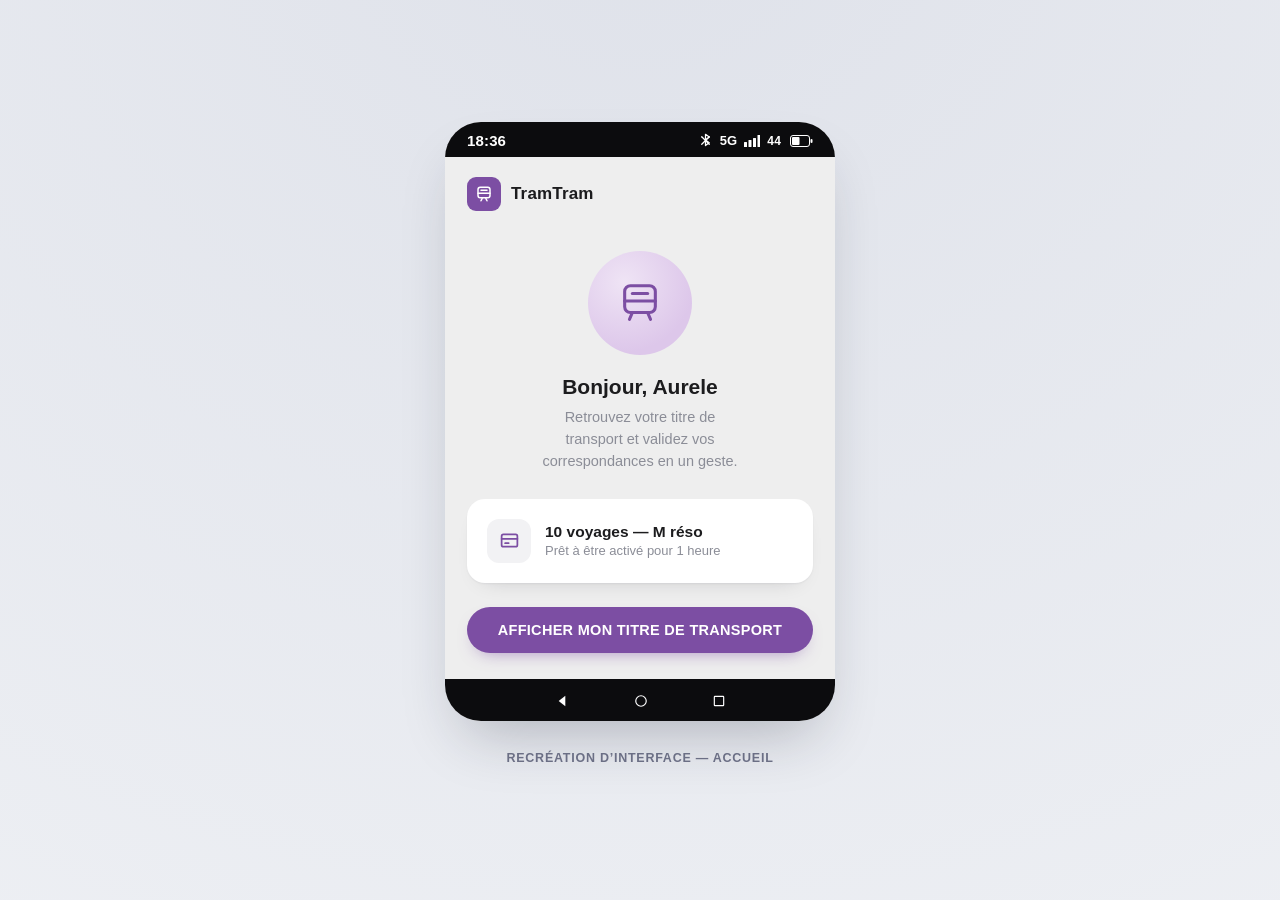
==== index.html @ 6a15a792 "Start" ====
<!doctype html>
<html lang="fr">
<head>
  <meta charset="UTF-8">
  <meta name="viewport" content="width=device-width, initial-scale=1.0">
  <title>TramTram</title>
  <link rel="stylesheet" href="style.css">
</head>
<body>

  <div class="stage">
    <div class="phone">

      <div class="statusbar">
        <span>18:36</span>
        <div class="icons">
          <svg width="15" height="15" viewBox="0 0 24 24" fill="none" stroke="currentColor" stroke-width="2" stroke-linecap="round" stroke-linejoin="round" aria-hidden="true"><path d="M12 2l6 4.5-6 4.5V2z"/><path d="M12 11l6 4.5-6 4.5V11z"/><path d="M6 6l12 12"/><path d="M18 6L6 18"/></svg>
          <span style="font-size:13px;font-weight:600;">5G</span>
          <svg width="16" height="12" viewBox="0 0 16 12" aria-hidden="true"><rect x="0" y="7" width="3" height="5" rx=".5" fill="#fff"/><rect x="4.5" y="5" width="3" height="7" rx=".5" fill="#fff"/><rect x="9" y="3" width="3" height="9" rx=".5" fill="#fff"/><rect x="13.5" y="0" width="3" height="12" rx=".5" fill="#fff"/></svg>
          <span class="battery-pct">44</span>
          <svg width="23" height="12" viewBox="0 0 23 12" aria-hidden="true"><rect x="0.5" y="0.5" width="19" height="11" rx="2.5" stroke="#fff" fill="none"/><rect x="2" y="2" width="7.5" height="8" rx="1" fill="#fff"/><rect x="20.5" y="4" width="2" height="4" rx="1" fill="#fff"/></svg>
        </div>
      </div>

      <div class="home-header">
        <div class="home-mark" aria-hidden="true">
          <svg width="18" height="18" viewBox="0 0 24 24" fill="none" stroke="currentColor" stroke-width="2" stroke-linecap="round" stroke-linejoin="round"><rect x="4" y="3" width="16" height="14" rx="3"/><path d="M4 11h16"/><path d="M8 7h8"/><path d="M8 21l1.5-3"/><path d="M16 21l-1.5-3"/></svg>
        </div>
        <span class="home-brand">TramTram</span>
      </div>

      <div class="home-body">
        <div class="home-hero">
          <div class="home-icon" aria-hidden="true">
            <svg width="46" height="46" viewBox="0 0 24 24" fill="none" stroke="currentColor" stroke-width="1.6" stroke-linecap="round" stroke-linejoin="round"><rect x="4" y="3" width="16" height="14" rx="3"/><path d="M4 11h16"/><path d="M8 7h8"/><path d="M8 17l-1.5 3.5"/><path d="M16 17l1.5 3.5"/></svg>
          </div>
          <p class="home-greeting">Bonjour, Aurele</p>
          <p class="home-sub">Retrouvez votre titre de transport et validez vos correspondances en un geste.</p>
        </div>

        <div class="home-card">
          <div class="home-card-icon" aria-hidden="true">
            <svg width="21" height="21" viewBox="0 0 24 24" fill="none" stroke="currentColor" stroke-width="2" stroke-linecap="round" stroke-linejoin="round"><rect x="3" y="5" width="18" height="14" rx="2"/><path d="M3 10h18"/><path d="M7 15h4"/></svg>
          </div>
          <div>
            <p class="home-card-title">10 voyages &mdash; M réso</p>
            <p class="home-card-sub">Prêt à être activé pour 1 heure</p>
          </div>
        </div>

        <div class="home-actions">
          <a class="btn btn-purple" href="pass.html">AFFICHER MON TITRE DE TRANSPORT</a>
        </div>
      </div>

      <div class="navbar">
        <svg width="16" height="16" viewBox="0 0 24 24" fill="#fff" aria-hidden="true"><path d="M17 4L7 12l10 8V4z"/></svg>
        <svg width="14" height="14" viewBox="0 0 24 24" fill="none" stroke="#fff" stroke-width="2" aria-hidden="true"><circle cx="12" cy="12" r="9"/></svg>
        <svg width="14" height="14" viewBox="0 0 24 24" fill="none" stroke="#fff" stroke-width="2" aria-hidden="true"><rect x="4" y="4" width="16" height="16" rx="1"/></svg>
      </div>
    </div>

    <p class="stage-caption">Recréation d&rsquo;interface &mdash; accueil</p>
  </div>

</body>
</html>
---- style.css ----
:root{
  --page-bg-1:#eef0f4;
  --page-bg-2:#dfe2ea;
  --page-ink:#33364a;
  --page-sub:#6b6f85;
  --phone-shadow: rgba(30,32,50,.28);
}
@media (prefers-color-scheme: dark){
  :root:not([data-theme="light"]){
    --page-bg-1:#14151c;
    --page-bg-2:#0b0c11;
    --page-ink:#e7e8f0;
    --page-sub:#9497ab;
    --phone-shadow: rgba(0,0,0,.6);
  }
}
:root[data-theme="dark"]{
  --page-bg-1:#14151c;
  --page-bg-2:#0b0c11;
  --page-ink:#e7e8f0;
  --page-sub:#9497ab;
  --phone-shadow: rgba(0,0,0,.6);
}

*{box-sizing:border-box;}
body{
  margin:0;
  min-height:100dvh;
  display:flex;
  align-items:center;
  justify-content:center;
  padding:40px 16px;
  background:
    radial-gradient(120% 140% at 50% -10%, var(--page-bg-2), var(--page-bg-1));
  font-family: "Segoe UI", Roboto, "Helvetica Neue", Arial, sans-serif;
}

.stage{
  display:flex;
  flex-direction:column;
  align-items:center;
  gap:18px;
}
.stage-caption{
  color:var(--page-sub);
  font-size:12.5px;
  letter-spacing:.06em;
  text-transform:uppercase;
  font-weight:600;
}

/* ---------- Phone shell (fixed light UI, like a real screenshot) ---------- */
.phone{
  width:min(390px, 92vw);
  border-radius:36px;
  overflow:hidden;
  background:#eeeeee;
  box-shadow: 0 30px 60px -20px var(--phone-shadow), 0 2px 0 rgba(255,255,255,.04) inset;
  display:flex;
  flex-direction:column;
}

/* Status bar */
.statusbar{
  background:#0c0c0e;
  color:#fff;
  display:flex;
  align-items:center;
  justify-content:space-between;
  padding:10px 22px 8px;
  font-size:15px;
  font-weight:600;
  letter-spacing:.01em;
}
.statusbar .icons{
  display:flex;
  align-items:center;
  gap:7px;
}
.statusbar svg{ display:block; }
.battery-pct{ font-size:12px; font-weight:700; margin-right:2px; }

/* App header */
.app-header{
  background:#eeeeee;
  padding:14px 18px;
  border-bottom:1px solid #e0e0e0;
}
.back-btn{
  width:34px; height:34px;
  display:flex; align-items:center; justify-content:center;
  background:none; border:none; padding:0; cursor:pointer;
  color:#1c1c1e;
  text-decoration:none;
  border-radius:50%;
}
.back-btn:hover{ background:rgba(0,0,0,.06); }
.back-btn:focus-visible{ outline:2px solid #7c4ea3; outline-offset:2px; }

/* Body */
.app-body{
  background:#eeeeee;
  padding:8px 22px 22px;
  display:flex;
  flex-direction:column;
  flex:1;
}

.avatar-wrap{
  display:flex;
  flex-direction:column;
  align-items:center;
  padding-top:6px;
}
.avatar-ring{
  position:relative;
  width:150px;
  height:150px;
}
.avatar-circle{
  width:100%;
  height:100%;
  border-radius:50%;
  overflow:hidden;
  background: radial-gradient(circle at 35% 30%, #dcdde2, #c7c8d1 70%);
  box-shadow: inset 0 0 0 1px rgba(0,0,0,.05);
}
.avatar-glyph{
  width:100%;
  height:100%;
  fill:#f4f4f6;
}
.avatar-orbit{
  position:absolute;
  inset:0;
  animation: avatar-orbit-spin 2s linear infinite;
}
.avatar-orbit.dragging{
  position:fixed;
  inset:auto;
  pointer-events:none;
  z-index:60;
}
@keyframes avatar-orbit-spin{
  from{ transform:rotate(0deg); }
  to{ transform:rotate(360deg); }
}
.avatar-dot{
  position:absolute;
  left:50%;
  width:13px; height:13px;
  border-radius:50%;
  transform:translateX(-50%);
}
.avatar-dot.top{ top:-6px; }
.avatar-dot.bottom{ bottom:-6px; }
.avatar-dot.dot-green{ background:#3fb950; }
.avatar-dot.dot-blue{ background:#2f80ed; }

.traveler-name{
  margin:14px 0 0;
  font-size:22px;
  font-weight:500;
  color:#1c1c1e;
}

.validity-track{
  width:100%;
  height:3px;
  background:#dcdde2;
  border-radius:2px;
  margin:16px 0 10px;
  overflow:hidden;
}
.validity-fill{
  height:100%;
  width:6%;
  background:#4caf50;
  border-radius:2px;
  transition:width .6s ease;
}
.validity-text{
  color:#4caf50;
  font-size:15px;
  font-weight:500;
  margin:0 0 18px;
}

/* Card */
.card{
  background:#ffffff;
  border-radius:18px;
  padding:20px 20px 18px;
  box-shadow: 0 1px 2px rgba(20,20,30,.05), 0 10px 24px -18px rgba(20,20,30,.3);
}
.card-top{
  display:flex;
  align-items:flex-start;
  justify-content:space-between;
}
.card-title{
  font-size:19px;
  font-weight:600;
  color:#1c1c1e;
}
.card-subtitle{
  font-size:14px;
  color:#8b8d97;
  margin-top:2px;
}
.bookmark-btn{
  width:38px; height:38px;
  border-radius:50%;
  border:none;
  background:#f2f2f4;
  color:#1c1c1e;
  display:flex; align-items:center; justify-content:center;
  cursor:pointer;
}
.bookmark-btn:hover{ background:#e8e8ec; }
.bookmark-btn[aria-pressed="true"]{ background:#efe4f5; color:#7c4ea3; }
.bookmark-btn:focus-visible{ outline:2px solid #7c4ea3; outline-offset:2px; }

.divider{
  height:1px;
  background:#ececef;
  margin:14px 0 16px;
}

.field-label{
  font-size:14px;
  color:#8b8d97;
  margin:0 0 4px;
}
.field-value{
  font-size:16px;
  color:#1c1c1e;
  font-variant-numeric: tabular-nums;
  display:flex;
  align-items:center;
  gap:10px;
  margin:0 0 16px;
}
.field-value .arrow{ color:#8b8d97; }
.field-value .sep{ color:#b9bac2; font-weight:400; }

.btn{
  appearance:none;
  border:none;
  cursor:pointer;
  font-family:inherit;
  font-size:14.5px;
  font-weight:700;
  letter-spacing:.02em;
  border-radius:999px;
  padding:15px 18px;
  width:100%;
  display:flex;
  align-items:center;
  justify-content:center;
  gap:10px;
  transition: transform .12s ease, background .15s ease, box-shadow .15s ease;
}
.btn:active{ transform:scale(.98); }
.btn:focus-visible{ outline:2px solid #1c1c1e; outline-offset:3px; }

.btn-purple{
  background:#7c4ea3;
  color:#fff;
  box-shadow: 0 8px 18px -10px rgba(124,78,163,.7);
}
.btn-purple:hover{ background:#734692; }

.btn-ghost{
  background:#ffffff;
  color:#7c4ea3;
  box-shadow: inset 0 0 0 1.5px #e3d7ec;
}
.btn-ghost:hover{ background:#faf6fc; }

.actions{
  display:flex;
  flex-direction:column;
  gap:12px;
  margin-top:16px;
}

.parking-icon{
  width:24px; height:24px;
  border-radius:6px;
  background:#3457a6;
  color:#fff;
  font-size:9.5px;
  font-weight:800;
  display:flex; align-items:center; justify-content:center;
  letter-spacing:0;
  flex:none;
}

/* ---------- Home screen ---------- */
.home-header{
  background:#eeeeee;
  padding:20px 22px 4px;
  display:flex;
  align-items:center;
  gap:10px;
}
.home-mark{
  width:34px; height:34px;
  border-radius:9px;
  background:#7c4ea3;
  color:#fff;
  display:flex; align-items:center; justify-content:center;
  flex:none;
}
.home-brand{
  font-size:17px;
  font-weight:700;
  color:#1c1c1e;
  letter-spacing:.01em;
}

.home-body{
  background:#eeeeee;
  padding:18px 22px 26px;
  display:flex;
  flex-direction:column;
  flex:1;
}

.home-hero{
  display:flex;
  flex-direction:column;
  align-items:center;
  text-align:center;
  padding:18px 6px 26px;
}
.home-icon{
  width:104px; height:104px;
  border-radius:50%;
  background:radial-gradient(circle at 35% 30%, #efe4f5, #ddc7ea 70%);
  display:flex; align-items:center; justify-content:center;
  color:#7c4ea3;
  margin-bottom:20px;
}
.home-greeting{
  font-size:21px;
  font-weight:600;
  color:#1c1c1e;
  margin:0 0 8px;
}
.home-sub{
  font-size:14.5px;
  color:#8b8d97;
  margin:0;
  max-width:26ch;
  line-height:1.5;
}

.home-card{
  background:#ffffff;
  border-radius:18px;
  padding:20px;
  box-shadow: 0 1px 2px rgba(20,20,30,.05), 0 10px 24px -18px rgba(20,20,30,.3);
  display:flex;
  align-items:center;
  gap:14px;
  margin-bottom:16px;
}
.home-card-icon{
  width:44px; height:44px;
  border-radius:12px;
  background:#f2f2f4;
  color:#7c4ea3;
  display:flex; align-items:center; justify-content:center;
  flex:none;
}
.home-card-title{
  font-size:15.5px;
  font-weight:600;
  color:#1c1c1e;
  margin:0 0 2px;
}
.home-card-sub{
  font-size:13px;
  color:#8b8d97;
  margin:0;
}

.home-actions{
  margin-top:auto;
  padding-top:8px;
}
.home-actions a.btn{
  text-decoration:none;
}

/* Bottom nav (Android) */
.navbar{
  background:#0c0c0e;
  display:flex;
  align-items:center;
  justify-content:center;
  gap:64px;
  padding:14px 0 12px;
}
.navbar svg{ display:block; }

/* QR overlay */
.qr-overlay{
  position:fixed;
  inset:0;
  background:rgba(10,10,14,.55);
  display:flex;
  align-items:center;
  justify-content:center;
  padding:24px;
  opacity:0;
  pointer-events:none;
  transition:opacity .18s ease;
  z-index:20;
}
.qr-overlay.open{ opacity:1; pointer-events:auto; }
.qr-card{
  background:#fff;
  border-radius:20px;
  padding:28px 26px 24px;
  width:min(300px, 100%);
  text-align:center;
  transform: translateY(8px);
  transition: transform .18s ease;
}
.qr-overlay.open .qr-card{ transform:translateY(0); }
.qr-card h2{
  font-size:16px;
  margin:0 0 4px;
  color:#1c1c1e;
  font-weight:600;
}
.qr-card p{
  font-size:13px;
  color:#8b8d97;
  margin:0 0 18px;
}
.qr-grid{
  width:180px; height:180px;
  margin:0 auto 18px;
  background:#1c1c1e;
  border-radius:10px;
  display:grid;
  grid-template-columns:repeat(9,1fr);
  grid-template-rows:repeat(9,1fr);
  padding:12px;
  gap:2px;
}
.qr-grid i{ background:#fff; border-radius:1px; }
.qr-grid i:nth-child(odd){ background:#1c1c1e; }
.qr-close{
  border:none;
  background:#f2f2f4;
  color:#1c1c1e;
  font-weight:700;
  font-size:13.5px;
  padding:11px 18px;
  border-radius:999px;
  cursor:pointer;
  width:100%;
}
.qr-close:hover{ background:#e8e8ec; }

@media (prefers-reduced-motion: reduce){
  *{ transition-duration:.001ms !important; animation-duration:.001ms !important; }
  .avatar-orbit{ animation-duration:3s !important; }
}
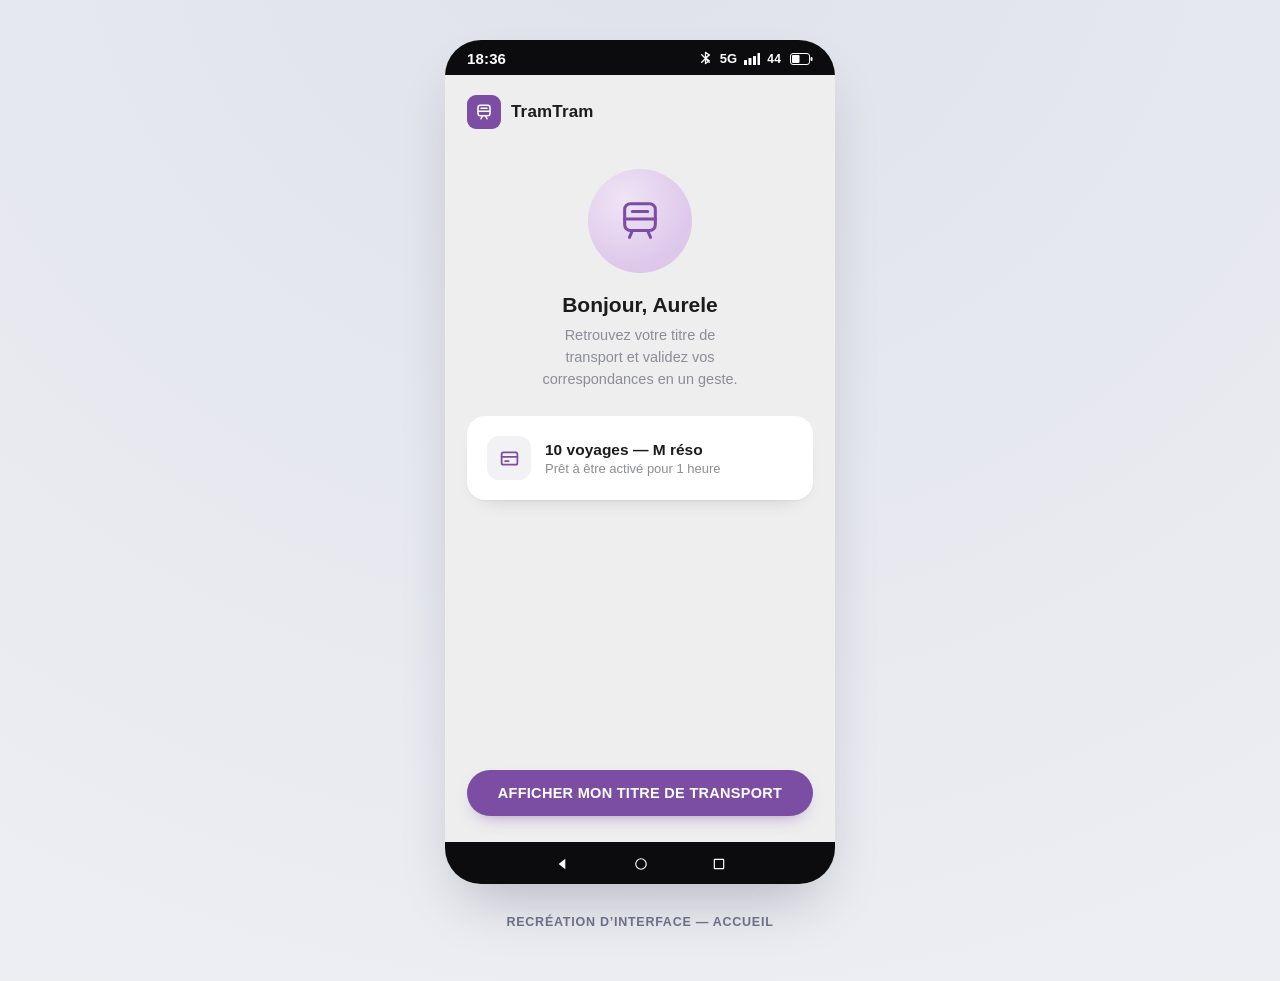
==== commit aeb45f07: "Fullscreen" ====
--- a/index.html
+++ b/index.html
@@ -2,7 +2,8 @@
 <html lang="fr">
 <head>
   <meta charset="UTF-8">
-  <meta name="viewport" content="width=device-width, initial-scale=1.0">
+  <meta name="viewport" content="width=device-width, initial-scale=1.0, viewport-fit=cover">
+  <meta name="theme-color" content="#0c0c0e">
   <title>TramTram</title>
   <link rel="stylesheet" href="style.css">
 </head>
@@ -63,5 +64,6 @@
     <p class="stage-caption">Recréation d&rsquo;interface &mdash; accueil</p>
   </div>
 
+  <script src="fullscreen.js"></script>
 </body>
 </html>
--- a/style.css
+++ b/style.css
@@ -52,6 +52,7 @@
 /* ---------- Phone shell (fixed light UI, like a real screenshot) ---------- */
 .phone{
   width:min(390px, 92vw);
+  min-height:844px;
   border-radius:36px;
   overflow:hidden;
   background:#eeeeee;
@@ -129,6 +130,12 @@
   width:100%;
   height:100%;
   fill:#f4f4f6;
+}
+.avatar-photo{
+  width:100%;
+  height:100%;
+  object-fit:cover;
+  display:block;
 }
 .avatar-orbit{
   position:absolute;
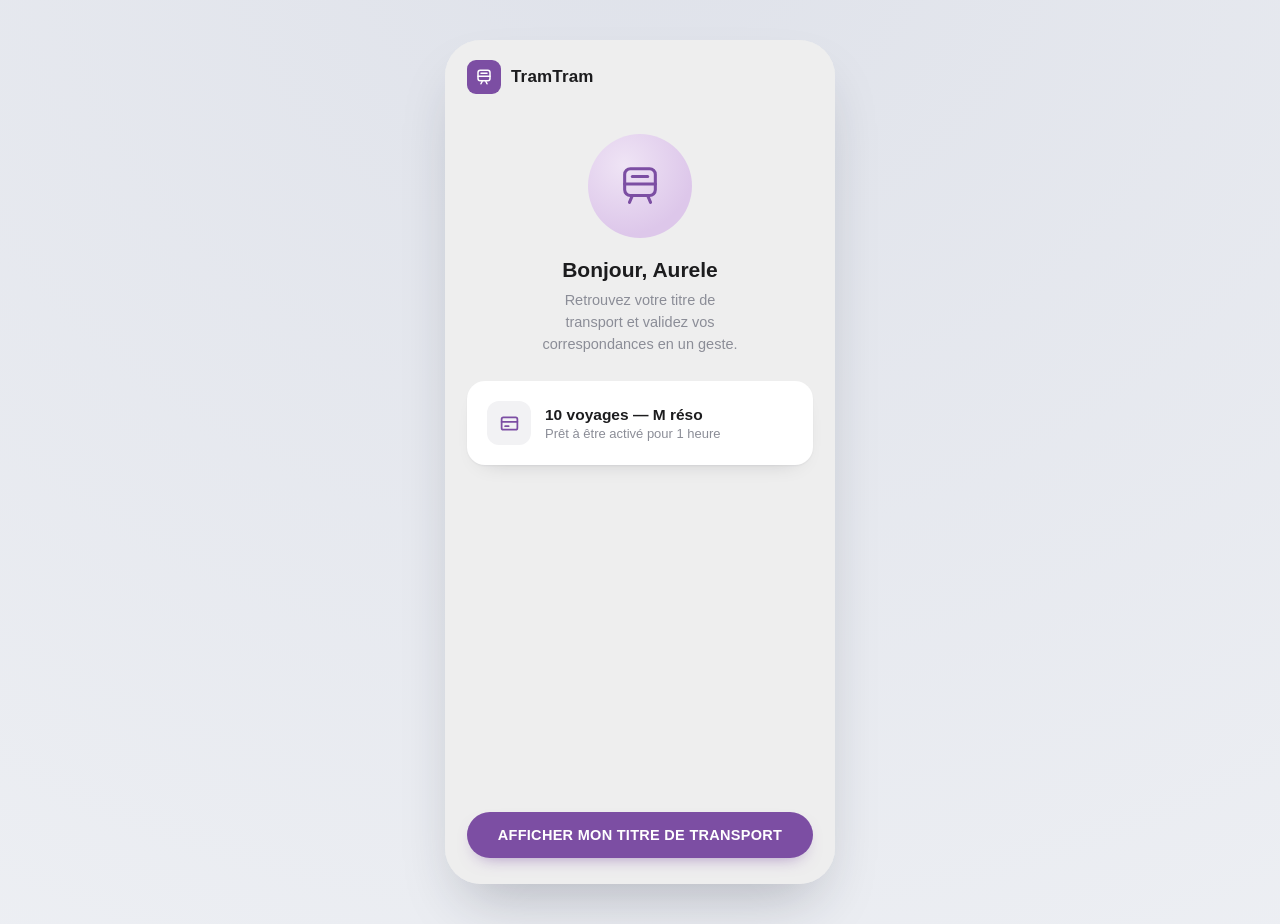
==== commit 72603a02: "retrait cadre mobile" ====
--- a/index.html
+++ b/index.html
@@ -11,17 +11,6 @@
 
   <div class="stage">
     <div class="phone">
-
-      <div class="statusbar">
-        <span>18:36</span>
-        <div class="icons">
-          <svg width="15" height="15" viewBox="0 0 24 24" fill="none" stroke="currentColor" stroke-width="2" stroke-linecap="round" stroke-linejoin="round" aria-hidden="true"><path d="M12 2l6 4.5-6 4.5V2z"/><path d="M12 11l6 4.5-6 4.5V11z"/><path d="M6 6l12 12"/><path d="M18 6L6 18"/></svg>
-          <span style="font-size:13px;font-weight:600;">5G</span>
-          <svg width="16" height="12" viewBox="0 0 16 12" aria-hidden="true"><rect x="0" y="7" width="3" height="5" rx=".5" fill="#fff"/><rect x="4.5" y="5" width="3" height="7" rx=".5" fill="#fff"/><rect x="9" y="3" width="3" height="9" rx=".5" fill="#fff"/><rect x="13.5" y="0" width="3" height="12" rx=".5" fill="#fff"/></svg>
-          <span class="battery-pct">44</span>
-          <svg width="23" height="12" viewBox="0 0 23 12" aria-hidden="true"><rect x="0.5" y="0.5" width="19" height="11" rx="2.5" stroke="#fff" fill="none"/><rect x="2" y="2" width="7.5" height="8" rx="1" fill="#fff"/><rect x="20.5" y="4" width="2" height="4" rx="1" fill="#fff"/></svg>
-        </div>
-      </div>
 
       <div class="home-header">
         <div class="home-mark" aria-hidden="true">
@@ -53,15 +42,7 @@
           <a class="btn btn-purple" href="pass.html">AFFICHER MON TITRE DE TRANSPORT</a>
         </div>
       </div>
-
-      <div class="navbar">
-        <svg width="16" height="16" viewBox="0 0 24 24" fill="#fff" aria-hidden="true"><path d="M17 4L7 12l10 8V4z"/></svg>
-        <svg width="14" height="14" viewBox="0 0 24 24" fill="none" stroke="#fff" stroke-width="2" aria-hidden="true"><circle cx="12" cy="12" r="9"/></svg>
-        <svg width="14" height="14" viewBox="0 0 24 24" fill="none" stroke="#fff" stroke-width="2" aria-hidden="true"><rect x="4" y="4" width="16" height="16" rx="1"/></svg>
-      </div>
     </div>
-
-    <p class="stage-caption">Recréation d&rsquo;interface &mdash; accueil</p>
   </div>
 
   <script src="fullscreen.js"></script>
--- a/style.css
+++ b/style.css
@@ -41,14 +41,6 @@
   align-items:center;
   gap:18px;
 }
-.stage-caption{
-  color:var(--page-sub);
-  font-size:12.5px;
-  letter-spacing:.06em;
-  text-transform:uppercase;
-  font-weight:600;
-}
-
 /* ---------- Phone shell (fixed light UI, like a real screenshot) ---------- */
 .phone{
   width:min(390px, 92vw);
@@ -60,26 +52,6 @@
   display:flex;
   flex-direction:column;
 }
-
-/* Status bar */
-.statusbar{
-  background:#0c0c0e;
-  color:#fff;
-  display:flex;
-  align-items:center;
-  justify-content:space-between;
-  padding:10px 22px 8px;
-  font-size:15px;
-  font-weight:600;
-  letter-spacing:.01em;
-}
-.statusbar .icons{
-  display:flex;
-  align-items:center;
-  gap:7px;
-}
-.statusbar svg{ display:block; }
-.battery-pct{ font-size:12px; font-weight:700; margin-right:2px; }
 
 /* App header */
 .app-header{
@@ -402,17 +374,6 @@
   text-decoration:none;
 }
 
-/* Bottom nav (Android) */
-.navbar{
-  background:#0c0c0e;
-  display:flex;
-  align-items:center;
-  justify-content:center;
-  gap:64px;
-  padding:14px 0 12px;
-}
-.navbar svg{ display:block; }
-
 /* QR overlay */
 .qr-overlay{
   position:fixed;
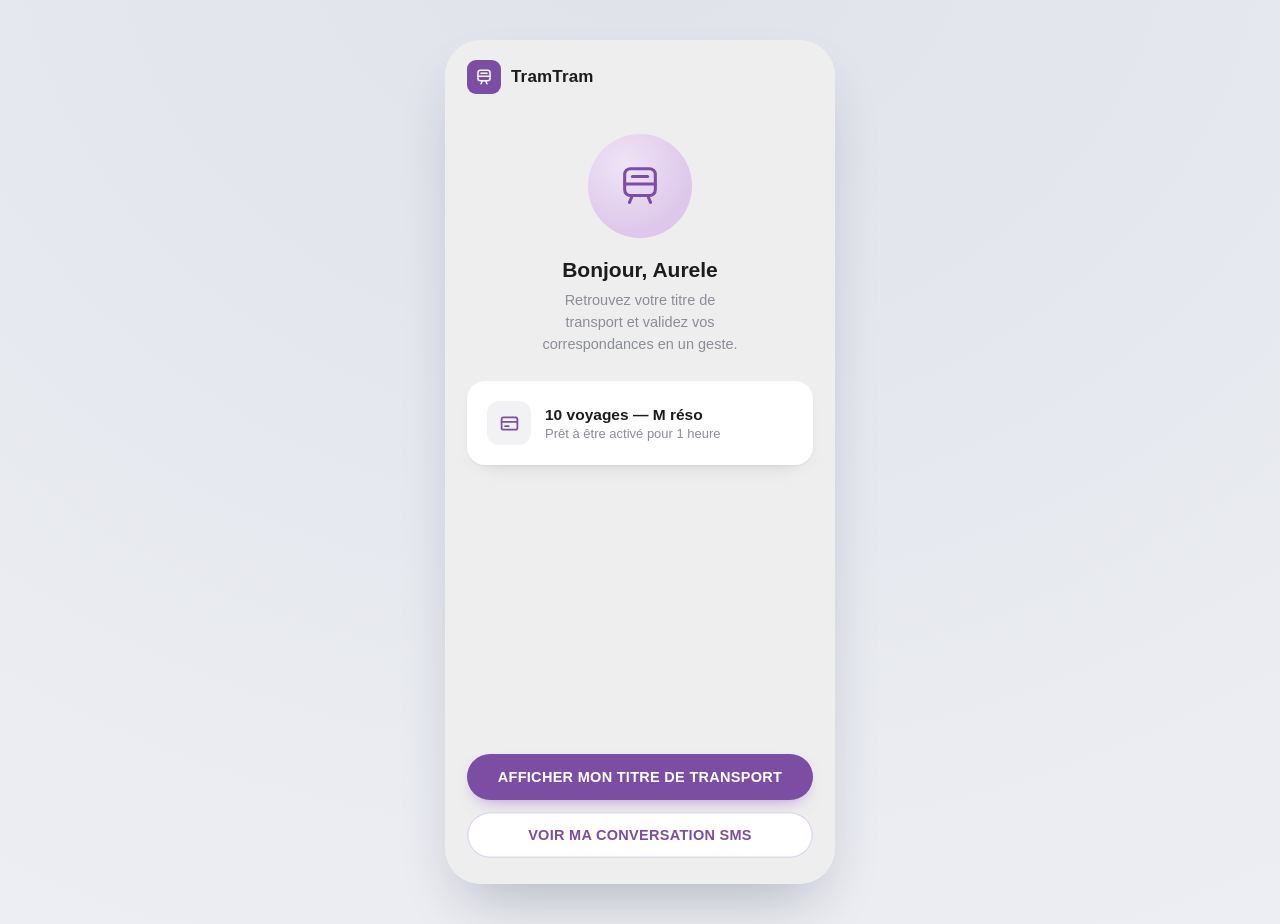
==== commit c5436f0d: "Page message" ====
--- a/index.html
+++ b/index.html
@@ -40,6 +40,7 @@
 
         <div class="home-actions">
           <a class="btn btn-purple" href="pass.html">AFFICHER MON TITRE DE TRANSPORT</a>
+          <a class="btn btn-ghost" href="messages.html">VOIR MA CONVERSATION SMS</a>
         </div>
       </div>
     </div>
--- a/style.css
+++ b/style.css
@@ -53,6 +53,32 @@
   flex-direction:column;
 }
 
+/* Sur téléphone, la page occupe tout l'écran (sans marge, sans coins arrondis, sans scroll),
+   que le plein écran navigateur (masquage de la barre d'adresse) aboutisse ou non : on ne peut
+   pas compter sur l'API Fullscreen, dont le succès varie selon les appareils/navigateurs. */
+@media (max-width: 480px){
+  html, body{
+    height:100%;
+    overflow:hidden;
+    overscroll-behavior:none;
+  }
+  body{
+    padding:0;
+    min-height:100dvh;
+  }
+  .stage{
+    gap:0;
+    height:100%;
+  }
+  .phone{
+    width:100vw;
+    height:100dvh;
+    min-height:100dvh;
+    border-radius:0;
+    box-shadow:none;
+  }
+}
+
 /* App header */
 .app-header{
   background:#eeeeee;
@@ -112,7 +138,6 @@
 .avatar-orbit{
   position:absolute;
   inset:0;
-  animation: avatar-orbit-spin 2s linear infinite;
 }
 .avatar-orbit.dragging{
   position:fixed;
@@ -120,21 +145,18 @@
   pointer-events:none;
   z-index:60;
 }
-@keyframes avatar-orbit-spin{
-  from{ transform:rotate(0deg); }
-  to{ transform:rotate(360deg); }
-}
 .avatar-dot{
   position:absolute;
   left:50%;
-  width:13px; height:13px;
-  border-radius:50%;
+  width:26px; height:26px;
+  border-radius:50%;
+  border:1px solid #fff;
   transform:translateX(-50%);
 }
-.avatar-dot.top{ top:-6px; }
-.avatar-dot.bottom{ bottom:-6px; }
-.avatar-dot.dot-green{ background:#3fb950; }
-.avatar-dot.dot-blue{ background:#2f80ed; }
+.avatar-dot.top{ top:-13px; }
+.avatar-dot.bottom{ bottom:-13px; }
+.avatar-dot.dot-green{ background:#000; }
+.avatar-dot.dot-blue{ background:#000; }
 
 .traveler-name{
   margin:14px 0 0;
@@ -161,7 +183,7 @@
 .validity-text{
   color:#4caf50;
   font-size:15px;
-  font-weight:500;
+  font-weight:400;
   margin:0 0 18px;
 }
 
@@ -201,9 +223,22 @@
 .bookmark-btn:focus-visible{ outline:2px solid #7c4ea3; outline-offset:2px; }
 
 .divider{
+  position:relative;
   height:1px;
   background:#ececef;
   margin:14px 0 16px;
+}
+.divider::after{
+  content:'';
+  position:absolute;
+  top:50%;
+  right:-35px;
+  transform:translateY(-50%);
+  width:30px;
+  height:30px;
+  border-radius:50%;
+  background:#eeeeee;
+  box-shadow: inset 2px 0 4px rgba(20,20,30,.08);
 }
 
 .field-label{
@@ -229,7 +264,7 @@
   cursor:pointer;
   font-family:inherit;
   font-size:14.5px;
-  font-weight:700;
+  font-weight:600;
   letter-spacing:.02em;
   border-radius:999px;
   padding:15px 18px;
@@ -269,11 +304,17 @@
   border-radius:6px;
   background:#3457a6;
   color:#fff;
-  font-size:9.5px;
+  font-size:16px;
   font-weight:800;
   display:flex; align-items:center; justify-content:center;
   letter-spacing:0;
   flex:none;
+}
+.parking-icon-r{
+  font-size:7.5px;
+  font-weight:700;
+  align-self:flex-end;
+  margin-bottom:2px;
 }
 
 /* ---------- Home screen ---------- */
@@ -369,6 +410,9 @@
 .home-actions{
   margin-top:auto;
   padding-top:8px;
+  display:flex;
+  flex-direction:column;
+  gap:12px;
 }
 .home-actions a.btn{
   text-decoration:none;
@@ -436,7 +480,193 @@
 }
 .qr-close:hover{ background:#e8e8ec; }
 
+/* ---------- Messages (conversation SMS) ---------- */
+.msg-header{
+  background:#141416;
+  padding:14px 16px 14px 10px;
+  display:flex;
+  align-items:center;
+  gap:10px;
+  flex:none;
+  overflow:hidden;
+}
+.msg-back{
+  width:34px; height:34px;
+  display:flex; align-items:center; justify-content:center;
+  background:none; border:none; padding:0; cursor:pointer;
+  color:#e8e8ec;
+  text-decoration:none;
+  border-radius:50%;
+  flex:none;
+}
+.msg-back:hover{ background:rgba(255,255,255,.08); }
+.msg-back:focus-visible{ outline:2px solid #c8bdf2; outline-offset:2px; }
+.msg-avatar{
+  width:38px; height:38px;
+  border-radius:50%;
+  background:#f0964a;
+  color:#472807;
+  display:flex; align-items:center; justify-content:center;
+  flex:none;
+}
+.msg-contact{
+  font-size:19px;
+  font-weight:500;
+  color:#f2f2f5;
+  flex:1;
+  min-width:0;
+  overflow:hidden;
+  text-overflow:ellipsis;
+  white-space:nowrap;
+}
+.msg-header-actions{
+  display:flex;
+  align-items:center;
+  gap:16px;
+  color:#cfcfd6;
+  flex:none;
+}
+
+.msg-list{
+  flex:1;
+  min-height:0;
+  overflow-x:hidden;
+  overflow-y:auto;
+  -webkit-overflow-scrolling:touch;
+  background:#0e0e10;
+  padding:16px 14px 10px;
+  display:flex;
+  flex-direction:column;
+  gap:10px;
+}
+.msg-row.received{
+  display:flex;
+  flex-direction:column;
+  align-items:flex-start;
+  gap:4px;
+}
+.msg-row.sent{
+  display:flex;
+  justify-content:flex-end;
+}
+
+.msg-card{
+  max-width:86%;
+  background:#2a2a2e;
+  border-radius:16px;
+  overflow:hidden;
+}
+.msg-card-text{
+  padding:12px 14px 14px;
+  color:#eceef2;
+  font-size:14px;
+  line-height:1.55;
+}
+.msg-u{ text-decoration:underline; text-underline-offset:2px; }
+.msg-card-link{
+  background:#0e2c46;
+  padding:12px 14px;
+}
+.msg-card-link p{
+  margin:0 0 6px;
+  color:#dce8f5;
+  font-size:14.5px;
+  font-weight:600;
+}
+.msg-card-link-row{
+  display:flex; align-items:center; gap:8px;
+  color:#9db6cc;
+  font-size:12.5px;
+}
+.msg-card-logo{
+  width:16px; height:16px;
+  border-radius:50%;
+  background:#2fb4c7;
+  flex:none;
+}
+
+.msg-divider{
+  align-self:center;
+  color:#8b8d97;
+  font-size:12.5px;
+  margin:6px 0;
+}
+
+.msg-bubble-sent{
+  background:#c8bdf2;
+  color:#241b3d;
+  border-radius:16px;
+  padding:9px 16px;
+  font-size:14px;
+  font-weight:500;
+  max-width:70%;
+}
+
+.msg-time{
+  color:#8b8d97;
+  font-size:11.5px;
+  padding-left:2px;
+}
+
+.msg-composer{
+  flex:none;
+  display:flex;
+  align-items:center;
+  gap:10px;
+  padding:10px 14px 18px;
+  background:#0e0e10;
+}
+.msg-add{
+  width:34px; height:34px;
+  border-radius:50%;
+  border:none;
+  background:#232326;
+  color:#cfcfd6;
+  font-size:20px;
+  line-height:1;
+  display:flex; align-items:center; justify-content:center;
+  flex:none;
+}
+.msg-pill{
+  flex:1;
+  display:flex;
+  align-items:center;
+  justify-content:space-between;
+  background:#232326;
+  border-radius:999px;
+  padding:10px 8px 10px 16px;
+  gap:8px;
+  min-width:0;
+}
+.msg-input{
+  color:#e8e8ec;
+  font-size:14.5px;
+  flex:1;
+  overflow:hidden;
+  text-overflow:ellipsis;
+  white-space:nowrap;
+}
+.msg-emoji{
+  width:26px; height:26px;
+  border:none; background:none;
+  color:#9a9aa2;
+  display:flex; align-items:center; justify-content:center;
+  flex:none;
+}
+.msg-send{
+  width:52px; height:52px;
+  border-radius:50%;
+  border:none;
+  background:#c8bdf2;
+  color:#241b3d;
+  display:flex; flex-direction:column; align-items:center; justify-content:center;
+  gap:1px;
+  flex:none;
+  transition: transform .15s ease;
+}
+.msg-send span{ font-size:9px; font-weight:700; letter-spacing:.02em; }
+.msg-send.sending{ transform:scale(.92); }
+
 @media (prefers-reduced-motion: reduce){
   *{ transition-duration:.001ms !important; animation-duration:.001ms !important; }
-  .avatar-orbit{ animation-duration:3s !important; }
-}
+}
